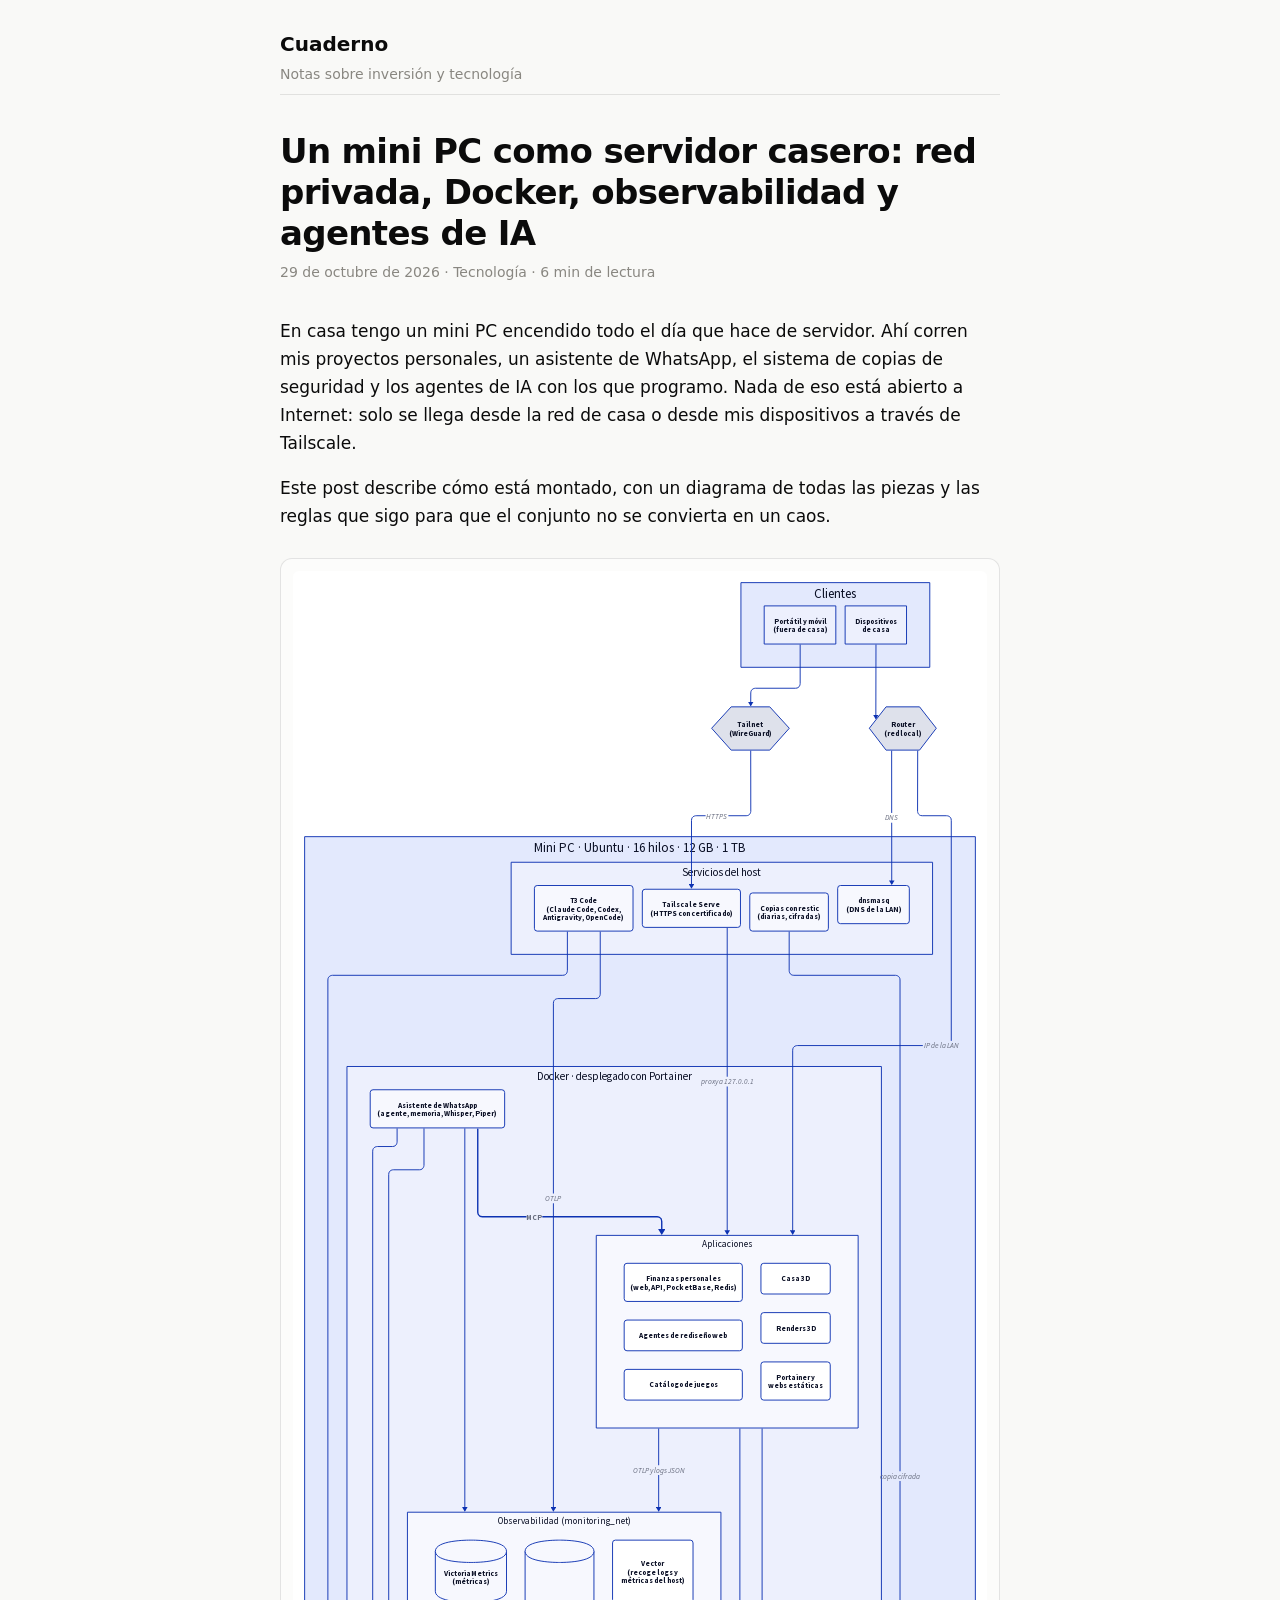
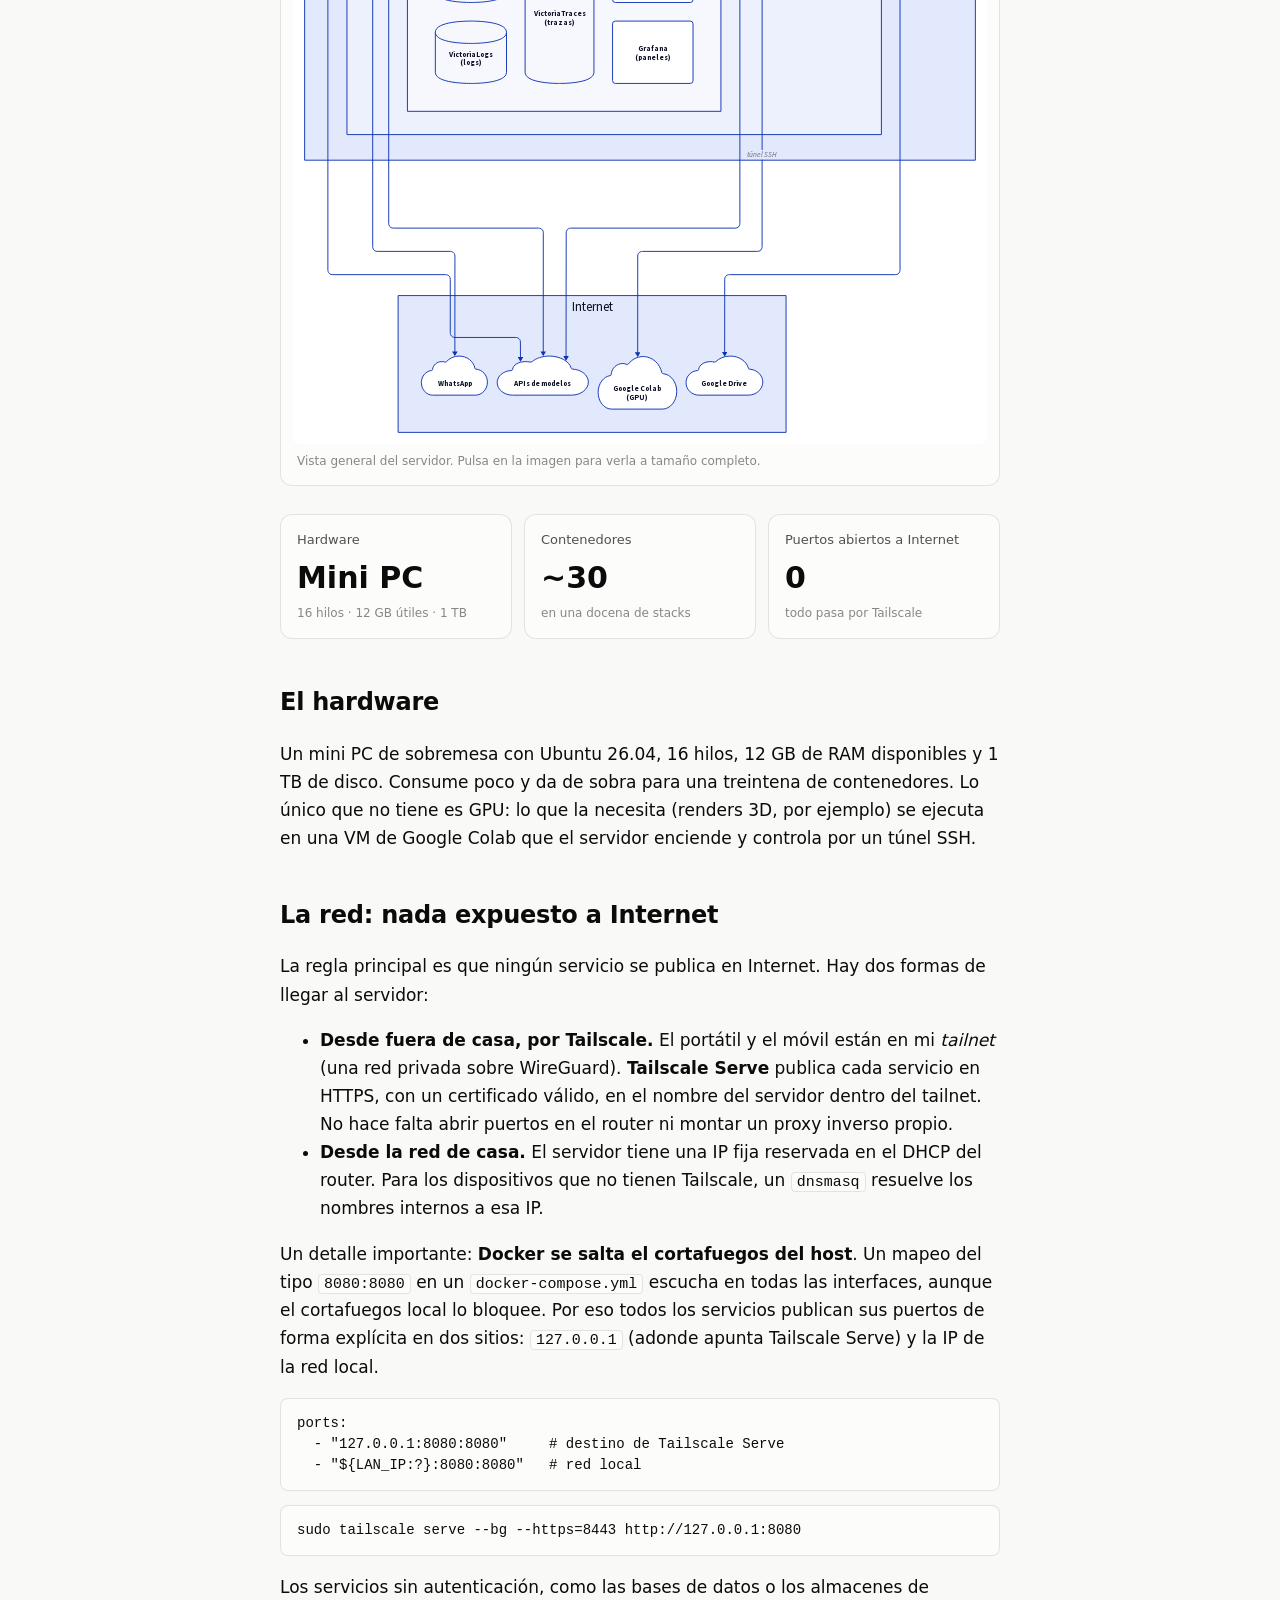
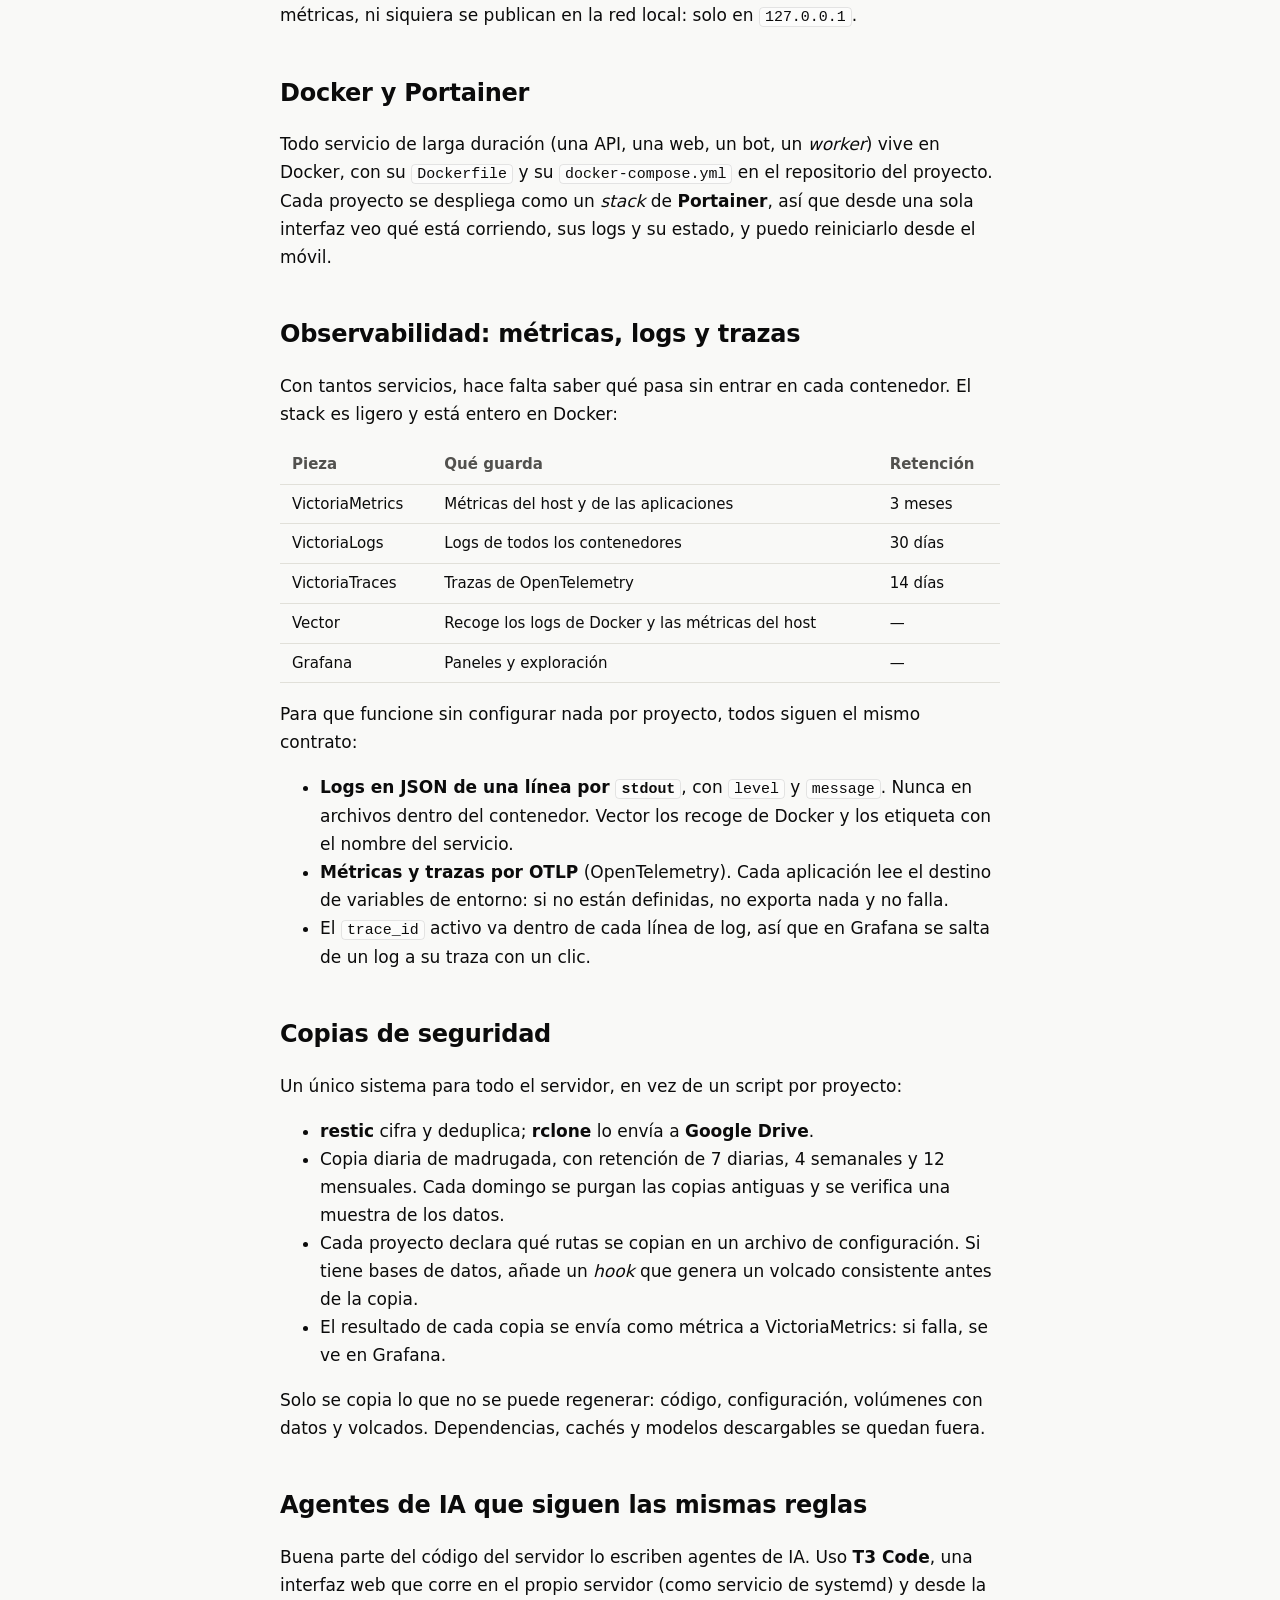
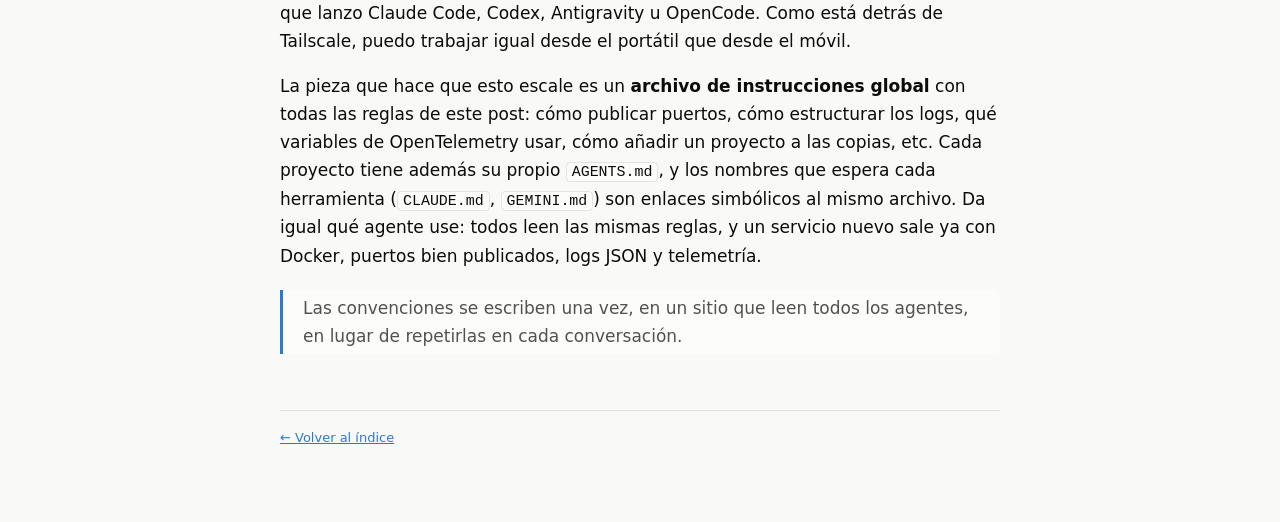
==== posts/servidor-casero/index.html @ 24fdfd18 "Add home server infrastructure post and make the blog general Rename the site to "Cuaderno" with Inv" ====
<!DOCTYPE html>
<html lang="es">
<head>
<meta charset="utf-8">
<meta name="viewport" content="width=device-width, initial-scale=1">
<title>Un mini PC como servidor casero: red privada, Docker, observabilidad y agentes de IA</title>
<meta name="description" content="Cómo está montado mi servidor casero: Tailscale sin puertos abiertos, Docker con Portainer, métricas, logs y trazas con VictoriaMetrics, copias cifradas en Google Drive y agentes de IA que siguen las mismas reglas.">
<link rel="stylesheet" href="../../assets/blog.css">
</head>
<body>
<div class="wrap">

<header class="site">
  <a href="../../">Cuaderno</a>
  <div class="tagline">Notas sobre inversión y tecnología</div>
</header>

<article>

<h1>Un mini PC como servidor casero: red privada, Docker, observabilidad y agentes de IA</h1>
<div class="meta">29 de octubre de 2026 · Tecnología · 6 min de lectura</div>

<p>En casa tengo un mini PC encendido todo el día que hace de servidor. Ahí
corren mis proyectos personales, un asistente de WhatsApp, el sistema de
copias de seguridad y los agentes de IA con los que programo. Nada de eso está abierto a Internet: solo se llega desde la red de
casa o desde mis dispositivos a través de Tailscale.</p>

<p>Este post describe cómo está montado, con un diagrama de todas las piezas y
las reglas que sigo para que el conjunto no se convierta en un caos.</p>

<figure class="diagram">
  <a href="infraestructura.svg"><img src="infraestructura.svg" alt="Diagrama de la infraestructura: los clientes llegan por Tailscale o por la red local al mini PC; en él, los servicios del host (Tailscale Serve, DNS, T3 Code y copias) y Docker con el asistente de WhatsApp conectado por MCP a las aplicaciones y el stack de observabilidad; hacia Internet salen las copias a Google Drive y las llamadas a APIs de modelos, WhatsApp y Google Colab."></a>
  <figcaption>Vista general del servidor. Pulsa en la imagen para verla a tamaño completo.</figcaption>
</figure>

<div class="tiles">
  <div class="tile">
    <div class="label">Hardware</div>
    <div class="value">Mini PC</div>
    <div class="note">16 hilos · 12 GB útiles · 1 TB</div>
  </div>
  <div class="tile">
    <div class="label">Contenedores</div>
    <div class="value">~30</div>
    <div class="note">en una docena de stacks</div>
  </div>
  <div class="tile">
    <div class="label">Puertos abiertos a Internet</div>
    <div class="value">0</div>
    <div class="note">todo pasa por Tailscale</div>
  </div>
</div>

<h2>El hardware</h2>

<p>Un mini PC de sobremesa con Ubuntu 26.04, 16 hilos, 12 GB de RAM
disponibles y 1 TB de disco. Consume poco y da de sobra para una treintena
de contenedores. Lo único que no tiene es GPU: lo que la
necesita (renders 3D, por ejemplo) se ejecuta en una VM de Google Colab que el
servidor enciende y controla por un túnel SSH.</p>

<h2>La red: nada expuesto a Internet</h2>

<p>La regla principal es que ningún servicio se publica en Internet. Hay dos
formas de llegar al servidor:</p>

<ul>
  <li><strong>Desde fuera de casa, por Tailscale.</strong> El portátil y el
  móvil están en mi <em>tailnet</em> (una red privada sobre WireGuard).
  <strong>Tailscale Serve</strong> publica cada servicio en HTTPS, con un
  certificado válido, en el nombre del servidor dentro del tailnet. No hace
  falta abrir puertos en el router ni montar un proxy inverso propio.</li>
  <li><strong>Desde la red de casa.</strong> El servidor tiene una IP fija
  reservada en el DHCP del router. Para los dispositivos que no tienen
  Tailscale, un <code>dnsmasq</code> resuelve los nombres internos a esa IP.</li>
</ul>

<p>Un detalle importante: <strong>Docker se salta el cortafuegos del
host</strong>. Un mapeo del tipo <code>8080:8080</code> en un
<code>docker-compose.yml</code> escucha en todas las interfaces, aunque
el cortafuegos local lo bloquee. Por eso todos los servicios publican sus
puertos de forma explícita en dos sitios: <code>127.0.0.1</code> (adonde
apunta Tailscale Serve) y la IP de la red local.</p>

<pre><code>ports:
  - "127.0.0.1:8080:8080"     # destino de Tailscale Serve
  - "${LAN_IP:?}:8080:8080"   # red local</code></pre>

<pre><code>sudo tailscale serve --bg --https=8443 http://127.0.0.1:8080</code></pre>

<p>Los servicios sin autenticación, como las bases de datos o los almacenes de
métricas, ni siquiera se publican en la red local: solo en
<code>127.0.0.1</code>.</p>

<h2>Docker y Portainer</h2>

<p>Todo servicio de larga duración (una API, una web, un bot, un
<em>worker</em>) vive en Docker, con su <code>Dockerfile</code> y su
<code>docker-compose.yml</code> en el repositorio del proyecto. Cada proyecto
se despliega como un <em>stack</em> de <strong>Portainer</strong>, así que
desde una sola interfaz veo qué está corriendo, sus logs y su estado, y puedo
reiniciarlo desde el móvil.</p>

<h2>Observabilidad: métricas, logs y trazas</h2>

<p>Con tantos servicios, hace falta saber qué pasa sin entrar en cada
contenedor. El stack es ligero y está entero en Docker:</p>

<div class="table-scroll">
<table>
  <thead><tr><th>Pieza</th><th>Qué guarda</th><th>Retención</th></tr></thead>
  <tbody>
    <tr><td>VictoriaMetrics</td><td>Métricas del host y de las aplicaciones</td><td>3 meses</td></tr>
    <tr><td>VictoriaLogs</td><td>Logs de todos los contenedores</td><td>30 días</td></tr>
    <tr><td>VictoriaTraces</td><td>Trazas de OpenTelemetry</td><td>14 días</td></tr>
    <tr><td>Vector</td><td>Recoge los logs de Docker y las métricas del host</td><td>—</td></tr>
    <tr><td>Grafana</td><td>Paneles y exploración</td><td>—</td></tr>
  </tbody>
</table>
</div>

<p>Para que funcione sin configurar nada por proyecto, todos siguen el mismo
contrato:</p>

<ul>
  <li><strong>Logs en JSON de una línea por <code>stdout</code></strong>, con
  <code>level</code> y <code>message</code>. Nunca en archivos dentro del
  contenedor. Vector los recoge de Docker y los etiqueta con el nombre del
  servicio.</li>
  <li><strong>Métricas y trazas por OTLP</strong> (OpenTelemetry). Cada
  aplicación lee el destino de variables de entorno: si no están definidas, no
  exporta nada y no falla.</li>
  <li>El <code>trace_id</code> activo va dentro de cada línea de log, así que
  en Grafana se salta de un log a su traza con un clic.</li>
</ul>

<h2>Copias de seguridad</h2>

<p>Un único sistema para todo el servidor, en vez de un script por
proyecto:</p>

<ul>
  <li><strong>restic</strong> cifra y deduplica; <strong>rclone</strong> lo
  envía a <strong>Google Drive</strong>.</li>
  <li>Copia diaria de madrugada, con retención de 7 diarias, 4 semanales y 12
  mensuales. Cada domingo se purgan las copias antiguas y se verifica una
  muestra de los datos.</li>
  <li>Cada proyecto declara qué rutas se copian en un archivo de
  configuración. Si tiene bases de datos, añade un <em>hook</em> que genera
  un volcado consistente antes de la copia.</li>
  <li>El resultado de cada copia se envía como métrica a VictoriaMetrics: si
  falla, se ve en Grafana.</li>
</ul>

<p>Solo se copia lo que no se puede regenerar: código, configuración,
volúmenes con datos y volcados. Dependencias, cachés y modelos descargables se
quedan fuera.</p>

<h2>Agentes de IA que siguen las mismas reglas</h2>

<p>Buena parte del código del servidor lo escriben agentes de IA. Uso
<strong>T3 Code</strong>, una interfaz web que corre en el propio servidor
(como servicio de systemd) y desde la que lanzo Claude Code, Codex,
Antigravity u OpenCode. Como está detrás de Tailscale, puedo trabajar igual
desde el portátil que desde el móvil.</p>

<p>La pieza que hace que esto escale es un <strong>archivo de instrucciones
global</strong> con todas las reglas de este post: cómo publicar puertos,
cómo estructurar los logs, qué variables de OpenTelemetry usar, cómo añadir un
proyecto a las copias, etc. Cada proyecto tiene además su propio
<code>AGENTS.md</code>, y los nombres que espera cada herramienta
(<code>CLAUDE.md</code>, <code>GEMINI.md</code>) son enlaces simbólicos al
mismo archivo. Da igual qué agente use: todos leen las mismas reglas, y un
servicio nuevo sale ya con Docker, puertos bien publicados, logs JSON y
telemetría.</p>

<blockquote>Las convenciones se escriben una vez, en un sitio que leen todos
los agentes, en lugar de repetirlas en cada conversación.</blockquote>

</article>

<footer class="site">
  <a href="../../">← Volver al índice</a>
</footer>

</div>
</body>
</html>
---- assets/blog.css ----
:root {
  --page: #f9f9f7;
  --surface-1: #fcfcfb;
  --text-primary: #0b0b0b;
  --text-secondary: #52514e;
  --muted: #898781;
  --grid: #e1e0d9;
  --baseline: #c3c2b7;
  --border: rgba(11, 11, 11, 0.10);
  --series-1: #2a78d6;
  --series-2: #1baf7a;
  --series-3: #eda100;
  --series-4: #008300;
  --accent: #2a78d6;
}
@media (prefers-color-scheme: dark) {
  :root {
    --page: #0d0d0d;
    --surface-1: #1a1a19;
    --text-primary: #ffffff;
    --text-secondary: #c3c2b7;
    --muted: #898781;
    --grid: #2c2c2a;
    --baseline: #383835;
    --border: rgba(255, 255, 255, 0.10);
    --series-1: #3987e5;
    --series-2: #199e70;
    --series-3: #c98500;
    --series-4: #008300;
    --accent: #3987e5;
  }
}

* { box-sizing: border-box; }

body {
  margin: 0;
  background: var(--page);
  color: var(--text-primary);
  font-family: system-ui, -apple-system, "Segoe UI", sans-serif;
  line-height: 1.65;
  font-size: 17px;
}

.wrap {
  max-width: 760px;
  margin: 0 auto;
  padding: 0 20px 80px;
}

header.site {
  padding: 28px 0 8px;
  border-bottom: 1px solid var(--border);
  margin-bottom: 36px;
}
header.site a { color: var(--text-primary); text-decoration: none; font-weight: 700; font-size: 20px; }
header.site .tagline { color: var(--muted); font-size: 14px; margin-top: 2px; }

h1 { font-size: 34px; line-height: 1.2; margin: 0 0 8px; letter-spacing: -0.02em; }
h2 { font-size: 24px; margin: 44px 0 12px; letter-spacing: -0.01em; }
h3 { font-size: 19px; margin: 32px 0 10px; }
p, li { color: var(--text-primary); }
a { color: var(--accent); }
.meta { color: var(--muted); font-size: 14px; margin-bottom: 32px; }

blockquote {
  margin: 20px 0;
  padding: 4px 20px;
  border-left: 3px solid var(--accent);
  color: var(--text-secondary);
  background: var(--surface-1);
  border-radius: 0 8px 8px 0;
}

table { border-collapse: collapse; width: 100%; font-size: 15px; }
th, td { text-align: left; padding: 7px 12px; border-bottom: 1px solid var(--grid); }
th { color: var(--text-secondary); font-weight: 600; }
td.num, th.num { text-align: right; font-variant-numeric: tabular-nums; }
.table-scroll { overflow-x: auto; }

code {
  font-family: ui-monospace, "SF Mono", Menlo, Consolas, monospace;
  font-size: 0.88em;
  background: var(--surface-1);
  border: 1px solid var(--border);
  border-radius: 4px;
  padding: 1px 5px;
}
pre {
  background: var(--surface-1);
  border: 1px solid var(--border);
  border-radius: 8px;
  padding: 14px 16px;
  overflow-x: auto;
  font-size: 14px;
  line-height: 1.5;
}
pre code { background: none; border: 0; padding: 0; font-size: inherit; }

/* ---------- post list (home) ---------- */
.post-card {
  display: block;
  background: var(--surface-1);
  border: 1px solid var(--border);
  border-radius: 12px;
  padding: 22px 24px;
  margin: 18px 0;
  text-decoration: none;
  color: var(--text-primary);
}
.post-card:hover { border-color: var(--accent); }
.post-card h2 { margin: 0 0 6px; font-size: 21px; }
.post-card .date { color: var(--muted); font-size: 13px; }
.post-card p { color: var(--text-secondary); margin: 8px 0 0; font-size: 15px; }

.post-card .tag {
  color: var(--accent);
  font-weight: 600;
}

/* ---------- stat tiles ---------- */
.tiles {
  display: grid;
  grid-template-columns: repeat(auto-fit, minmax(150px, 1fr));
  gap: 12px;
  margin: 24px 0;
}
.tile {
  background: var(--surface-1);
  border: 1px solid var(--border);
  border-radius: 12px;
  padding: 14px 16px;
}
.tile .label { font-size: 13px; color: var(--text-secondary); }
.tile .value { font-size: 30px; font-weight: 600; margin-top: 2px; }
.tile .note { font-size: 12px; color: var(--muted); margin-top: 2px; }

/* ---------- charts ---------- */
figure.chart {
  margin: 28px 0;
  background: var(--surface-1);
  border: 1px solid var(--border);
  border-radius: 12px;
  padding: 18px 18px 10px;
}
figure.chart .chart-title { font-weight: 600; font-size: 16px; margin: 0 0 2px; }
figure.chart .chart-sub { color: var(--text-secondary); font-size: 13px; margin: 0 0 12px; }
figure.chart svg { display: block; width: 100%; height: auto; }
figure.chart figcaption { color: var(--muted); font-size: 12px; margin: 8px 4px 6px; }
figure.diagram {
  margin: 28px 0;
  background: var(--surface-1);
  border: 1px solid var(--border);
  border-radius: 12px;
  padding: 12px;
}
figure.diagram img { display: block; width: 100%; height: auto; border-radius: 6px; }
figure.diagram figcaption { color: var(--muted); font-size: 12px; margin: 8px 4px 2px; }
.legend { display: flex; flex-wrap: wrap; gap: 14px; margin: 10px 4px 4px; font-size: 13px; color: var(--text-secondary); }
.legend .key { display: inline-flex; align-items: center; gap: 6px; }
.legend .swatch { width: 12px; height: 12px; border-radius: 3px; display: inline-block; }

.viz-tooltip {
  position: fixed;
  pointer-events: none;
  background: var(--surface-1);
  border: 1px solid var(--border);
  border-radius: 8px;
  box-shadow: 0 4px 16px rgba(0,0,0,0.18);
  padding: 8px 12px;
  font-size: 13px;
  color: var(--text-primary);
  z-index: 10;
  display: none;
  max-width: 260px;
}
.viz-tooltip .tt-title { font-weight: 600; margin-bottom: 4px; }
.viz-tooltip .tt-row { display: flex; align-items: center; gap: 6px; white-space: nowrap; }
.viz-tooltip .tt-row .swatch { width: 9px; height: 9px; border-radius: 2px; display: inline-block; }
.viz-tooltip .tt-row .v { margin-left: auto; font-variant-numeric: tabular-nums; padding-left: 12px; }

details.data-table { margin: 4px 4px 8px; font-size: 14px; }
details.data-table summary { cursor: pointer; color: var(--muted); font-size: 13px; }
details.data-table .table-scroll { margin-top: 10px; max-height: 300px; overflow-y: auto; }

.disclaimer {
  margin-top: 48px;
  padding: 16px 20px;
  background: var(--surface-1);
  border: 1px solid var(--border);
  border-radius: 12px;
  color: var(--text-secondary);
  font-size: 14px;
}

footer.site {
  margin-top: 56px;
  padding-top: 16px;
  border-top: 1px solid var(--border);
  color: var(--muted);
  font-size: 13px;
}
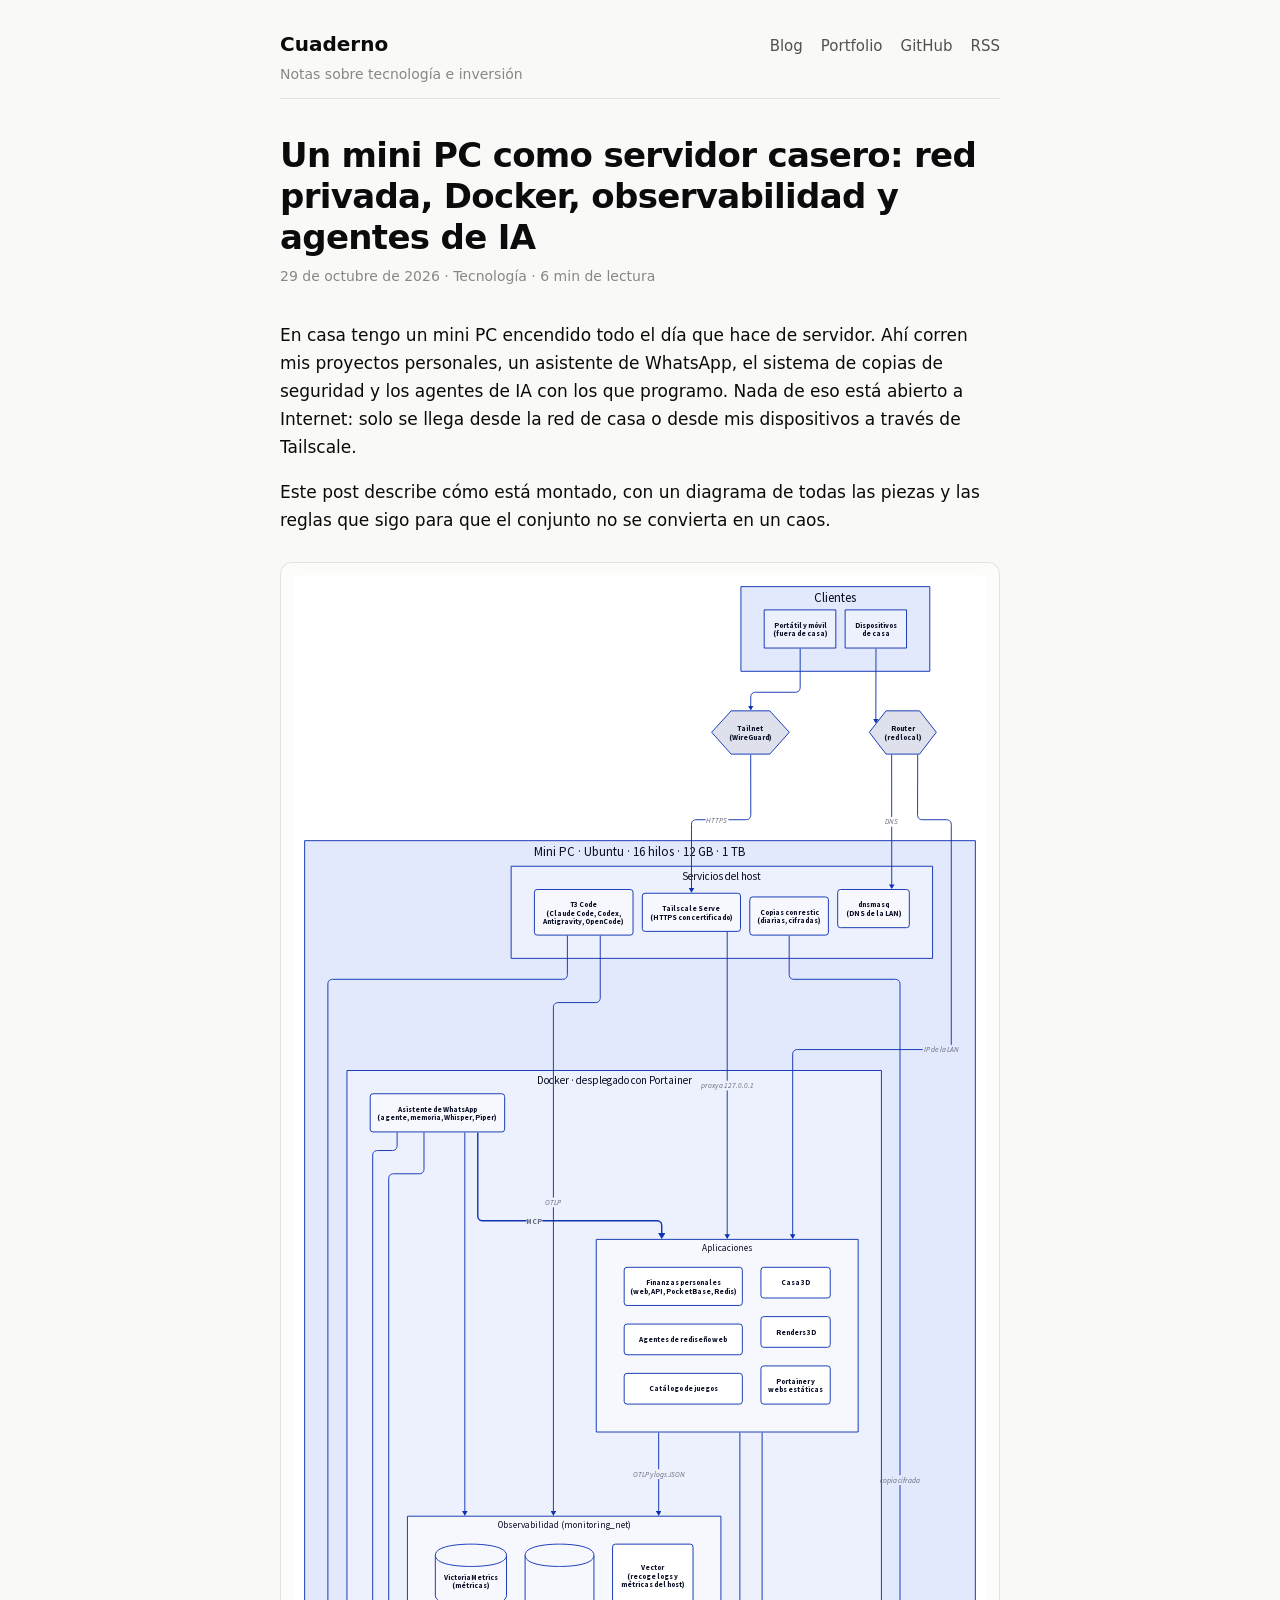
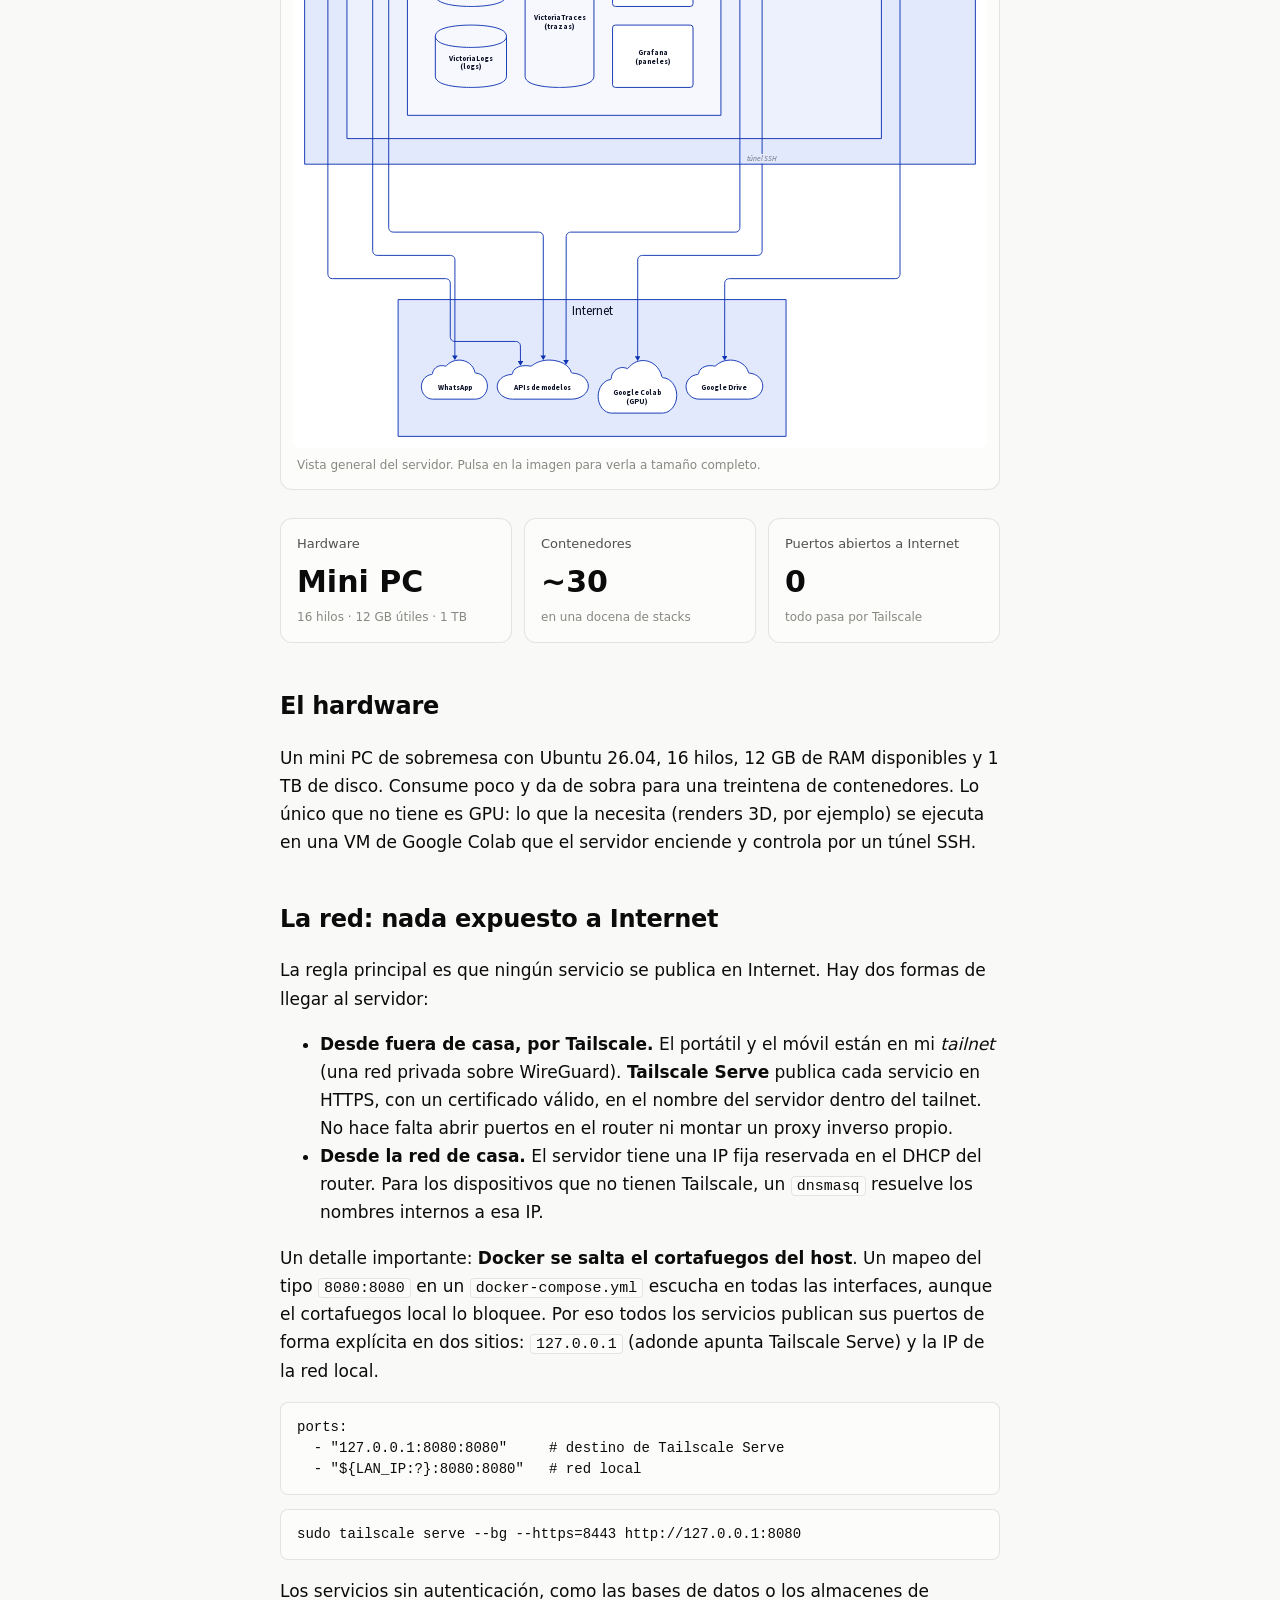
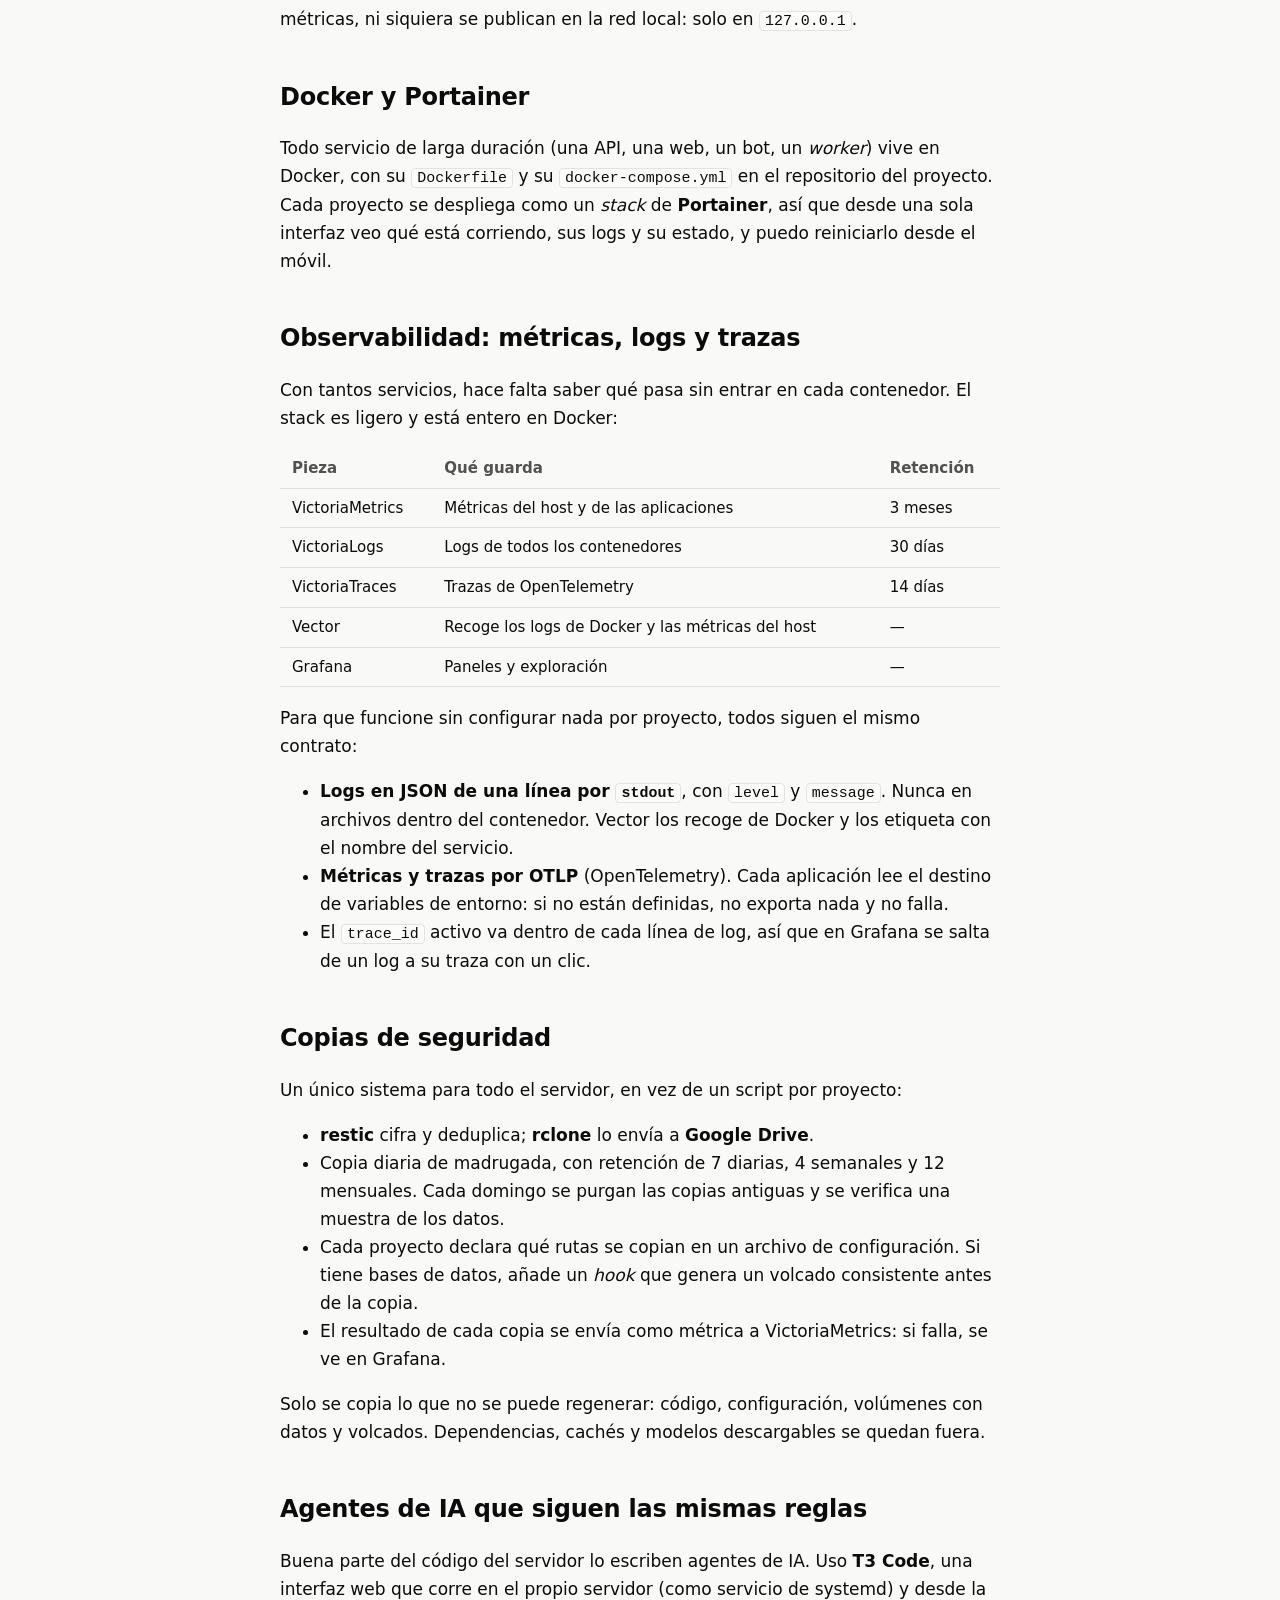
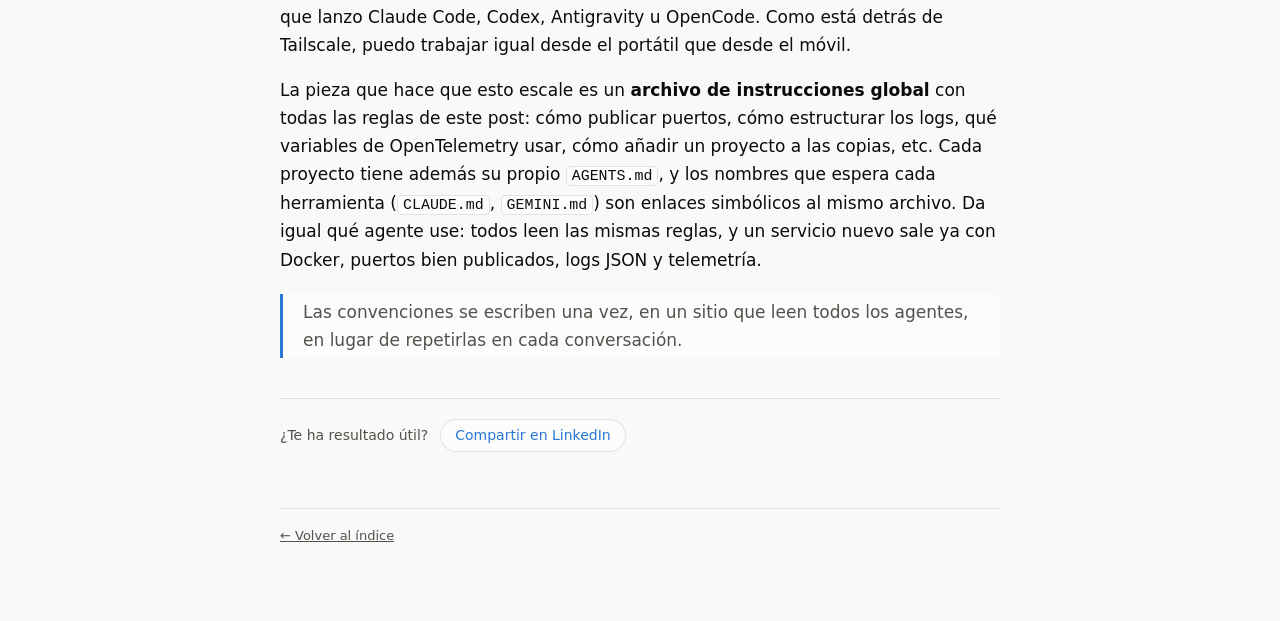
==== commit b6058eff: "Revamp blog shell: navigation, social previews, RSS and 404 Add a header nav linking the blog, portf" ====
--- a/posts/servidor-casero/index.html
+++ b/posts/servidor-casero/index.html
@@ -5,14 +5,37 @@
 <meta name="viewport" content="width=device-width, initial-scale=1">
 <title>Un mini PC como servidor casero: red privada, Docker, observabilidad y agentes de IA</title>
 <meta name="description" content="Cómo está montado mi servidor casero: Tailscale sin puertos abiertos, Docker con Portainer, métricas, logs y trazas con VictoriaMetrics, copias cifradas en Google Drive y agentes de IA que siguen las mismas reglas.">
+<link rel="canonical" href="https://gito333.github.io/posts/servidor-casero/">
+<link rel="icon" href="../../assets/favicon.svg" type="image/svg+xml">
+<link rel="alternate" type="application/rss+xml" title="Cuaderno" href="../../feed.xml">
+<meta property="og:type" content="article">
+<meta property="og:site_name" content="Cuaderno">
+<meta property="og:locale" content="es_ES">
+<meta property="og:title" content="Un mini PC como servidor casero: red privada, Docker, observabilidad y agentes de IA">
+<meta property="og:description" content="Cómo está montado mi servidor casero: Tailscale sin puertos abiertos, Docker con Portainer, métricas, logs y trazas con VictoriaMetrics, copias cifradas en Google Drive y agentes de IA que siguen las mismas reglas.">
+<meta property="og:url" content="https://gito333.github.io/posts/servidor-casero/">
+<meta property="og:image" content="https://gito333.github.io/assets/og/servidor-casero.png">
+<meta property="og:image:width" content="1200">
+<meta property="og:image:height" content="627">
+<meta property="article:published_time" content="2026-10-29">
+<meta property="article:section" content="Tecnología">
+<meta name="twitter:card" content="summary_large_image">
 <link rel="stylesheet" href="../../assets/blog.css">
 </head>
 <body>
 <div class="wrap">
 
 <header class="site">
-  <a href="../../">Cuaderno</a>
-  <div class="tagline">Notas sobre inversión y tecnología</div>
+  <div>
+    <a class="brand" href="../../">Cuaderno</a>
+    <div class="tagline">Notas sobre tecnología e inversión</div>
+  </div>
+  <nav>
+    <a href="../../">Blog</a>
+    <a href="/Portfolio/">Portfolio</a>
+    <a href="https://github.com/gito333">GitHub</a>
+    <a href="../../feed.xml">RSS</a>
+  </nav>
 </header>
 
 <article>
@@ -177,6 +200,11 @@
 <blockquote>Las convenciones se escriben una vez, en un sitio que leen todos
 los agentes, en lugar de repetirlas en cada conversación.</blockquote>
 
+<div class="share">
+  <span>¿Te ha resultado útil?</span>
+  <a href="https://www.linkedin.com/sharing/share-offsite/?url=https%3A%2F%2Fgito333.github.io%2Fposts%2Fservidor-casero%2F">Compartir en LinkedIn</a>
+</div>
+
 </article>
 
 <footer class="site">
--- a/assets/blog.css
+++ b/assets/blog.css
@@ -32,6 +32,7 @@
 }
 
 * { box-sizing: border-box; }
+[hidden] { display: none !important; }
 
 body {
   margin: 0;
@@ -49,12 +50,37 @@
 }
 
 header.site {
-  padding: 28px 0 8px;
+  display: flex;
+  flex-wrap: wrap;
+  align-items: baseline;
+  justify-content: space-between;
+  gap: 8px 24px;
+  padding: 28px 0 12px;
   border-bottom: 1px solid var(--border);
   margin-bottom: 36px;
 }
-header.site a { color: var(--text-primary); text-decoration: none; font-weight: 700; font-size: 20px; }
+header.site .brand { color: var(--text-primary); text-decoration: none; font-weight: 700; font-size: 20px; }
 header.site .tagline { color: var(--muted); font-size: 14px; margin-top: 2px; }
+header.site nav { display: flex; flex-wrap: wrap; gap: 18px; font-size: 15px; }
+header.site nav a { color: var(--text-secondary); text-decoration: none; }
+header.site nav a:hover, header.site nav a[aria-current] { color: var(--accent); }
+
+/* ---------- home intro ---------- */
+.intro { font-size: 18px; color: var(--text-secondary); margin: 0 0 28px; }
+.intro strong { color: var(--text-primary); }
+
+.filters { display: flex; flex-wrap: wrap; gap: 8px; margin: 0 0 8px; }
+.filters button {
+  font: inherit;
+  font-size: 14px;
+  color: var(--text-secondary);
+  background: var(--surface-1);
+  border: 1px solid var(--border);
+  border-radius: 999px;
+  padding: 4px 14px;
+  cursor: pointer;
+}
+.filters button[aria-pressed="true"] { color: #fff; background: var(--accent); border-color: var(--accent); }
 
 h1 { font-size: 34px; line-height: 1.2; margin: 0 0 8px; letter-spacing: -0.02em; }
 h2 { font-size: 24px; margin: 44px 0 12px; letter-spacing: -0.01em; }
@@ -194,9 +220,41 @@
 }
 
 footer.site {
+  display: flex;
+  flex-wrap: wrap;
+  justify-content: space-between;
+  gap: 8px 24px;
   margin-top: 56px;
   padding-top: 16px;
   border-top: 1px solid var(--border);
   color: var(--muted);
   font-size: 13px;
 }
+footer.site a { color: var(--text-secondary); }
+footer.site .links { display: flex; flex-wrap: wrap; gap: 16px; }
+
+/* ---------- share ---------- */
+.share {
+  display: flex;
+  flex-wrap: wrap;
+  align-items: center;
+  gap: 12px;
+  margin-top: 40px;
+  padding-top: 20px;
+  border-top: 1px solid var(--border);
+  font-size: 14px;
+  color: var(--text-secondary);
+}
+.share a {
+  color: var(--accent);
+  text-decoration: none;
+  border: 1px solid var(--border);
+  border-radius: 999px;
+  padding: 4px 14px;
+  background: var(--surface-1);
+}
+.share a:hover { border-color: var(--accent); }
+
+/* ---------- 404 ---------- */
+.not-found { text-align: center; padding: 60px 0; }
+.not-found .code { font-size: 72px; font-weight: 700; color: var(--accent); line-height: 1; }
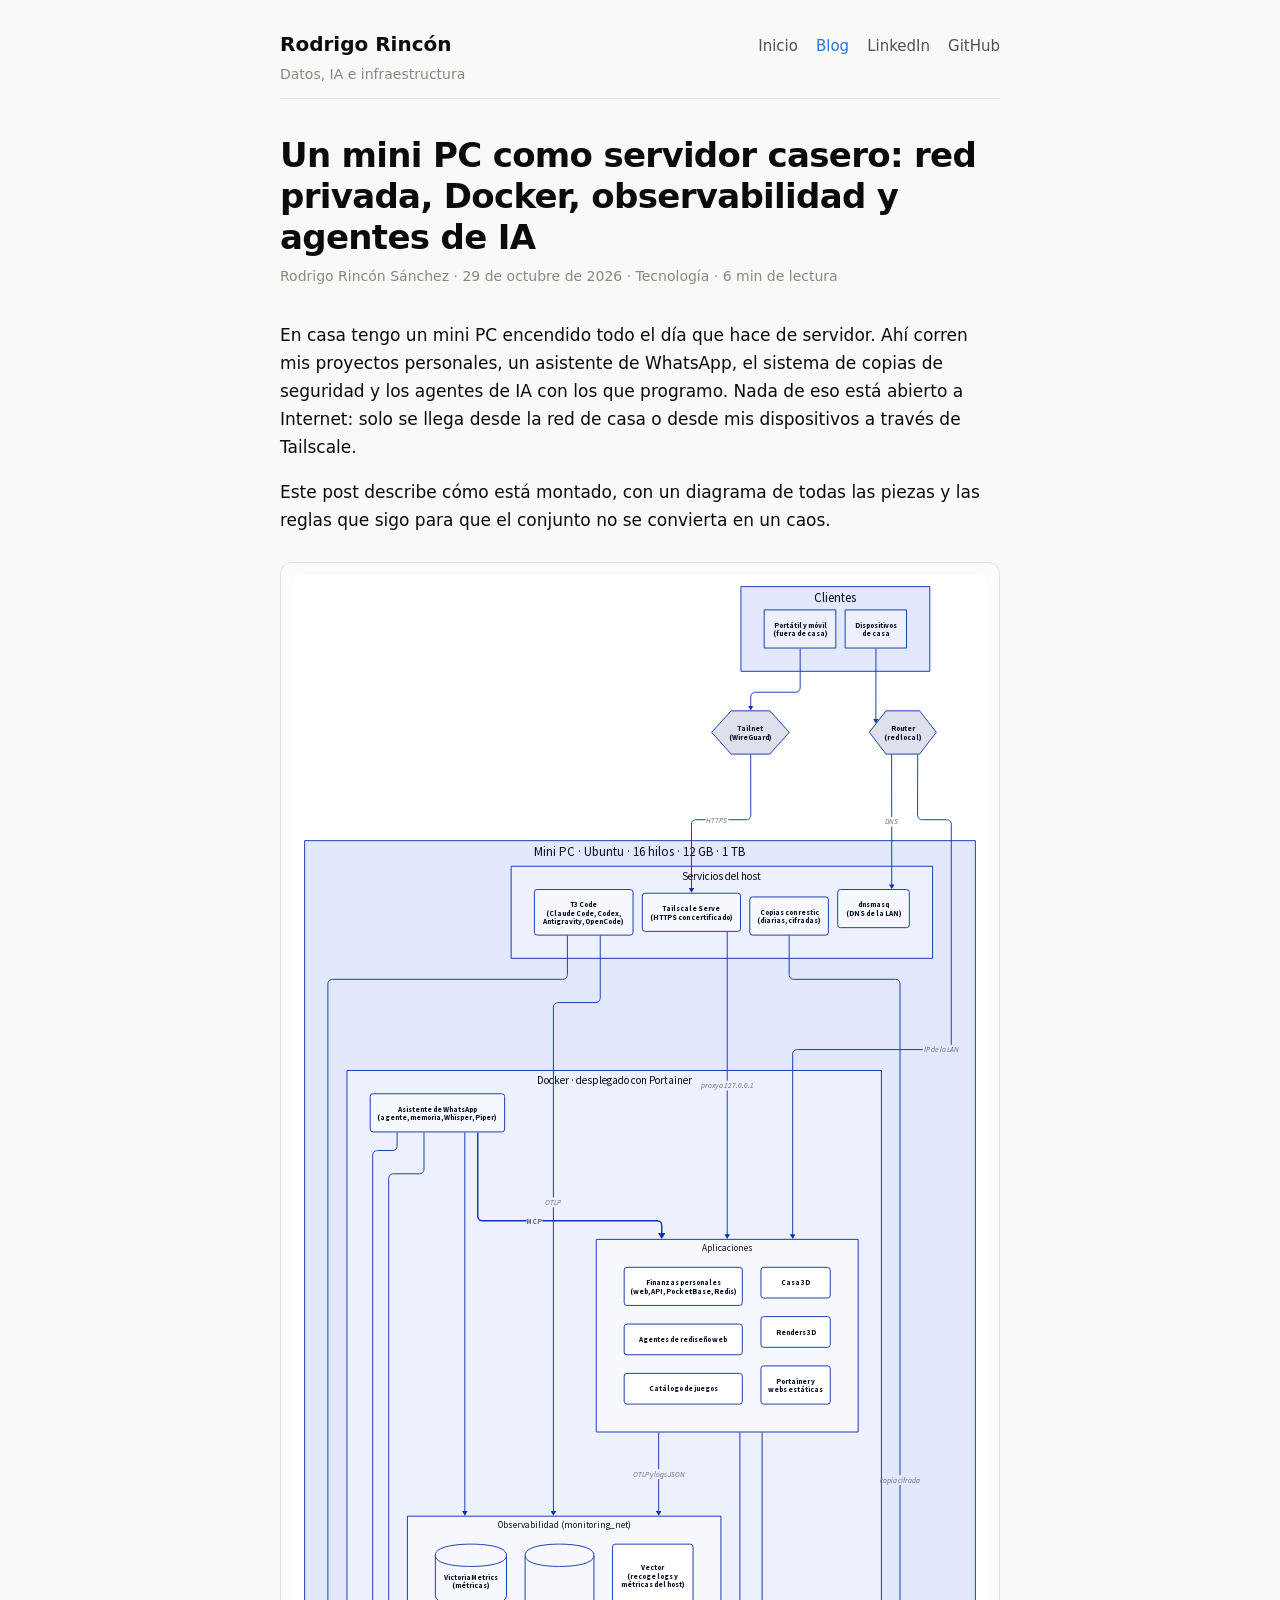
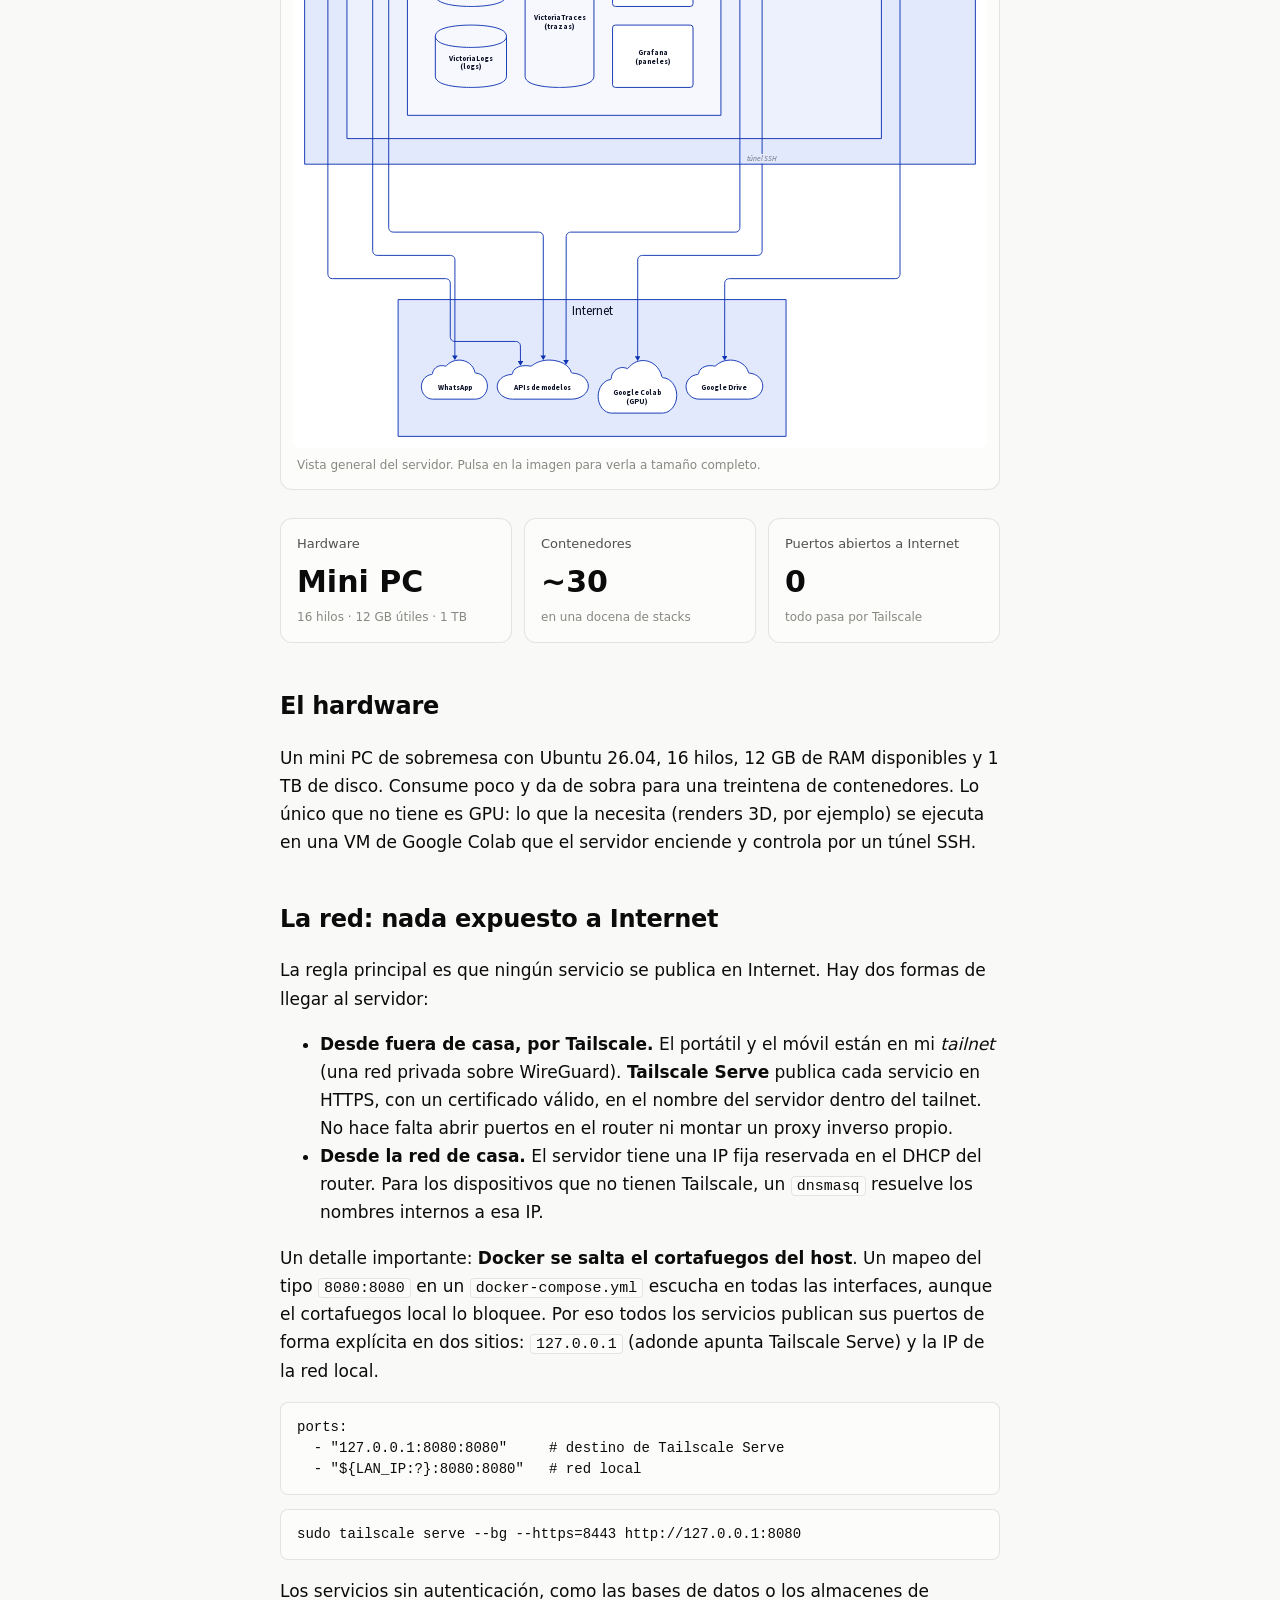
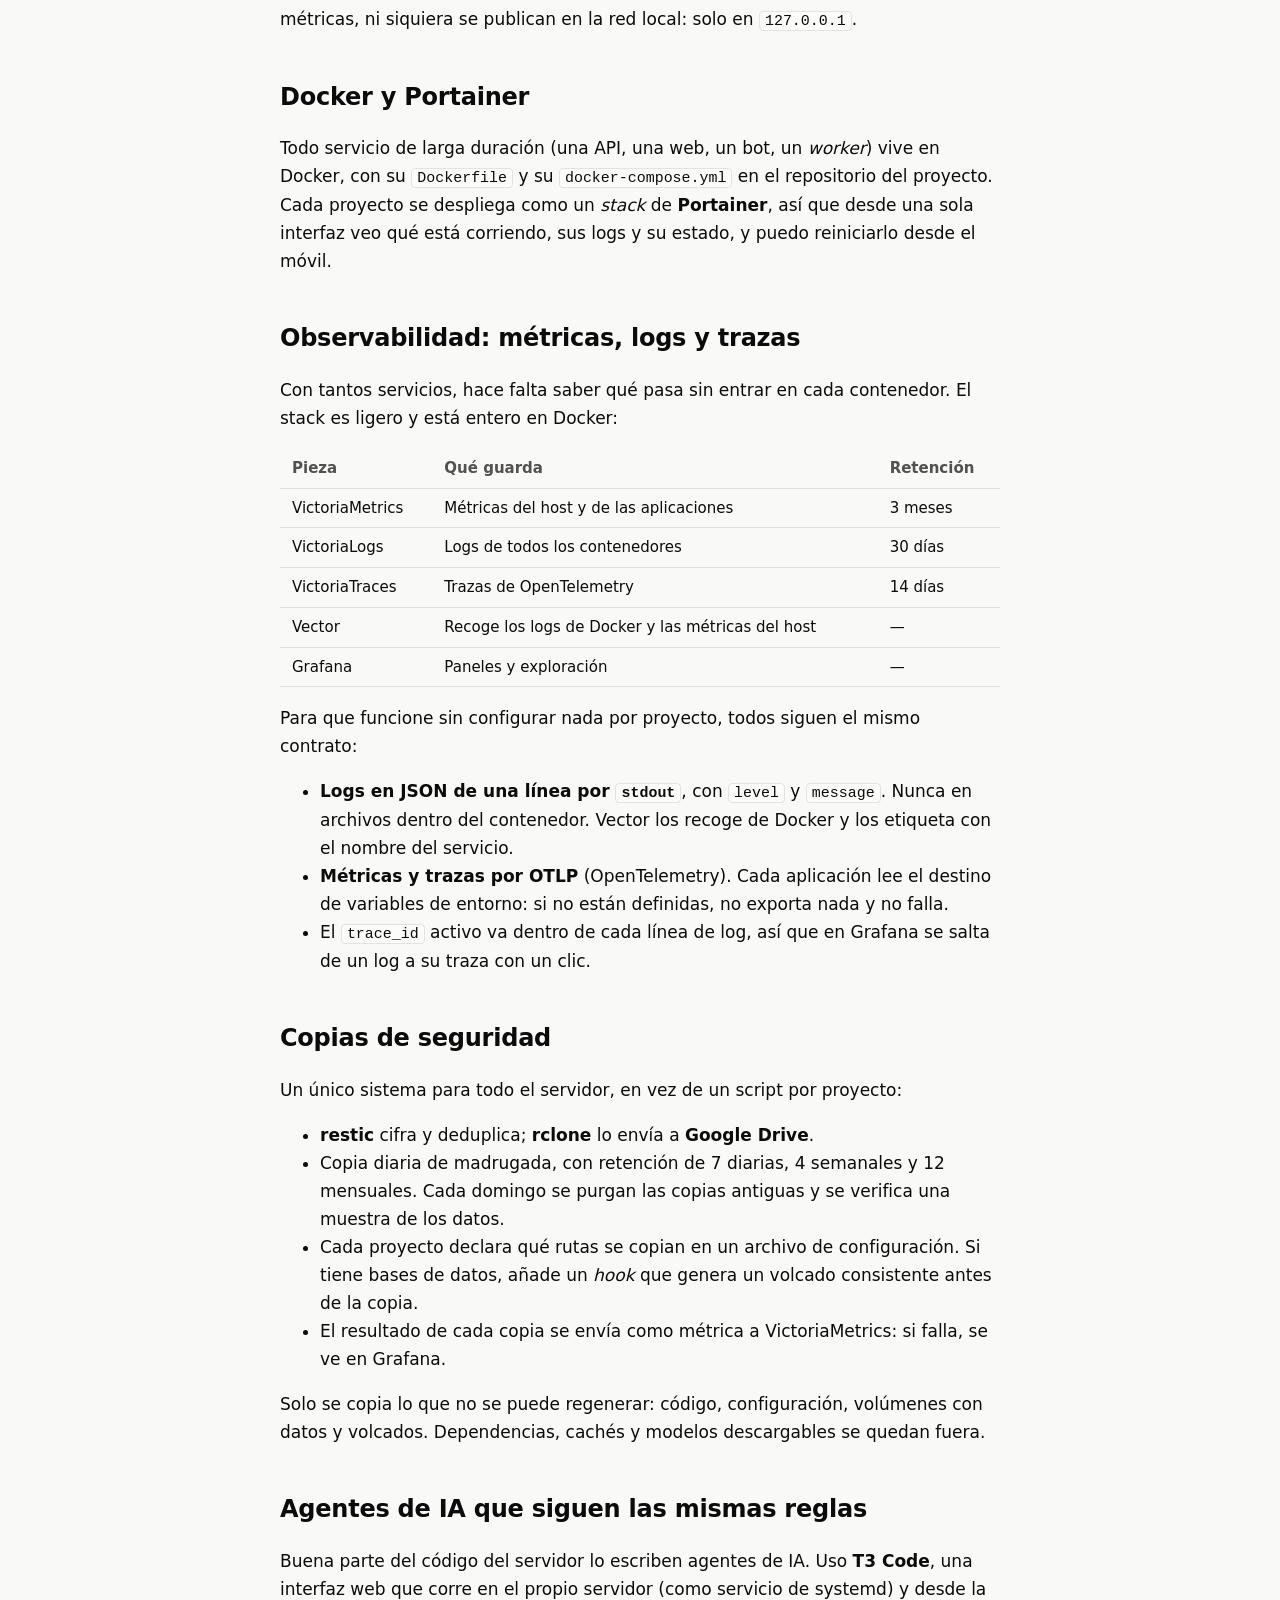
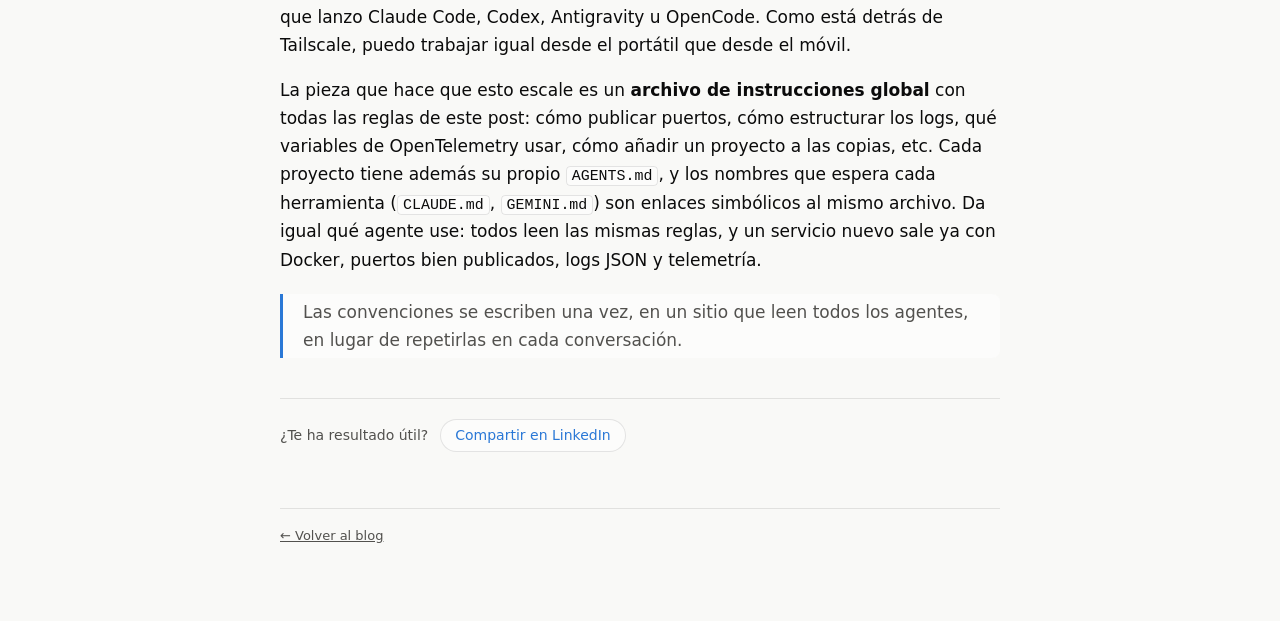
==== commit 9865d385: "Turn the site into a personal home with the blog under /blog/ The root page now presents experience," ====
--- a/posts/servidor-casero/index.html
+++ b/posts/servidor-casero/index.html
@@ -7,16 +7,17 @@
 <meta name="description" content="Cómo está montado mi servidor casero: Tailscale sin puertos abiertos, Docker con Portainer, métricas, logs y trazas con VictoriaMetrics, copias cifradas en Google Drive y agentes de IA que siguen las mismas reglas.">
 <link rel="canonical" href="https://gito333.github.io/posts/servidor-casero/">
 <link rel="icon" href="../../assets/favicon.svg" type="image/svg+xml">
-<link rel="alternate" type="application/rss+xml" title="Cuaderno" href="../../feed.xml">
+<link rel="alternate" type="application/rss+xml" title="Rodrigo Rincón Sánchez · Blog" href="../../feed.xml">
 <meta property="og:type" content="article">
-<meta property="og:site_name" content="Cuaderno">
+<meta property="og:site_name" content="Rodrigo Rincón Sánchez">
 <meta property="og:locale" content="es_ES">
 <meta property="og:title" content="Un mini PC como servidor casero: red privada, Docker, observabilidad y agentes de IA">
 <meta property="og:description" content="Cómo está montado mi servidor casero: Tailscale sin puertos abiertos, Docker con Portainer, métricas, logs y trazas con VictoriaMetrics, copias cifradas en Google Drive y agentes de IA que siguen las mismas reglas.">
 <meta property="og:url" content="https://gito333.github.io/posts/servidor-casero/">
-<meta property="og:image" content="https://gito333.github.io/assets/og/servidor-casero.png">
+<meta property="og:image" content="https://gito333.github.io/assets/og/servidor-casero.png?v=2">
 <meta property="og:image:width" content="1200">
 <meta property="og:image:height" content="627">
+<meta property="article:author" content="https://www.linkedin.com/in/rodrigorinconsanchez/">
 <meta property="article:published_time" content="2026-10-29">
 <meta property="article:section" content="Tecnología">
 <meta name="twitter:card" content="summary_large_image">
@@ -27,21 +28,21 @@
 
 <header class="site">
   <div>
-    <a class="brand" href="../../">Cuaderno</a>
-    <div class="tagline">Notas sobre tecnología e inversión</div>
+    <a class="brand" href="../../">Rodrigo Rincón</a>
+    <div class="tagline">Datos, IA e infraestructura</div>
   </div>
   <nav>
-    <a href="../../">Blog</a>
-    <a href="/Portfolio/">Portfolio</a>
+    <a href="../../">Inicio</a>
+    <a href="../../blog/" aria-current="page">Blog</a>
+    <a href="https://www.linkedin.com/in/rodrigorinconsanchez/">LinkedIn</a>
     <a href="https://github.com/gito333">GitHub</a>
-    <a href="../../feed.xml">RSS</a>
   </nav>
 </header>
 
 <article>
 
 <h1>Un mini PC como servidor casero: red privada, Docker, observabilidad y agentes de IA</h1>
-<div class="meta">29 de octubre de 2026 · Tecnología · 6 min de lectura</div>
+<div class="meta">Rodrigo Rincón Sánchez · 29 de octubre de 2026 · Tecnología · 6 min de lectura</div>
 
 <p>En casa tengo un mini PC encendido todo el día que hace de servidor. Ahí
 corren mis proyectos personales, un asistente de WhatsApp, el sistema de
@@ -208,7 +209,7 @@
 </article>
 
 <footer class="site">
-  <a href="../../">← Volver al índice</a>
+  <a href="../../blog/">← Volver al blog</a>
 </footer>
 
 </div>
--- a/assets/blog.css
+++ b/assets/blog.css
@@ -258,3 +258,69 @@
 /* ---------- 404 ---------- */
 .not-found { text-align: center; padding: 60px 0; }
 .not-found .code { font-size: 72px; font-weight: 700; color: var(--accent); line-height: 1; }
+
+/* ---------- personal home ---------- */
+.hero { margin: 8px 0 40px; }
+.hero h1 { font-size: 40px; margin-bottom: 6px; }
+.hero .role { font-size: 19px; color: var(--text-secondary); margin: 0 0 18px; }
+.hero p { margin: 0 0 14px; }
+.links-row { display: flex; flex-wrap: wrap; gap: 10px; margin-top: 18px; }
+.links-row a {
+  color: var(--text-primary);
+  text-decoration: none;
+  font-size: 15px;
+  border: 1px solid var(--border);
+  border-radius: 999px;
+  padding: 6px 16px;
+  background: var(--surface-1);
+}
+.links-row a:hover { border-color: var(--accent); color: var(--accent); }
+.links-row a.primary { background: var(--accent); border-color: var(--accent); color: #fff; }
+
+section.block { margin-top: 52px; }
+section.block > h2 { margin: 0 0 18px; }
+section.block > h2 a { font-size: 15px; font-weight: 400; margin-left: 10px; text-decoration: none; }
+
+.timeline { list-style: none; padding: 0; margin: 0; }
+.timeline li {
+  display: grid;
+  grid-template-columns: 130px 1fr;
+  gap: 4px 20px;
+  padding: 16px 0;
+  border-top: 1px solid var(--grid);
+}
+.timeline li:first-child { border-top: 0; padding-top: 0; }
+.timeline .when { color: var(--muted); font-size: 14px; font-variant-numeric: tabular-nums; padding-top: 2px; }
+.timeline h3 { margin: 0; font-size: 17px; }
+.timeline .org { color: var(--text-secondary); font-size: 15px; }
+.timeline p { margin: 6px 0 0; font-size: 15px; color: var(--text-secondary); }
+@media (max-width: 560px) {
+  .timeline li { grid-template-columns: 1fr; }
+}
+
+.chips { display: flex; flex-wrap: wrap; gap: 6px; margin-top: 10px; }
+.chips span {
+  font-size: 12px;
+  color: var(--text-secondary);
+  border: 1px solid var(--border);
+  border-radius: 999px;
+  padding: 2px 10px;
+}
+
+.projects { display: grid; grid-template-columns: repeat(auto-fit, minmax(300px, 1fr)); gap: 14px; }
+.project {
+  background: var(--surface-1);
+  border: 1px solid var(--border);
+  border-radius: 12px;
+  padding: 18px 20px;
+  display: flex;
+  flex-direction: column;
+}
+.project h3 { margin: 0 0 6px; font-size: 17px; }
+.project p { margin: 0; font-size: 15px; color: var(--text-secondary); }
+.project .chips { margin-top: auto; padding-top: 12px; }
+.project .more { font-size: 14px; margin-top: 10px; }
+
+.skills { display: grid; grid-template-columns: repeat(auto-fit, minmax(200px, 1fr)); gap: 14px; }
+.skills div { font-size: 15px; color: var(--text-secondary); }
+.skills strong { display: block; color: var(--text-primary); margin-bottom: 4px; }
